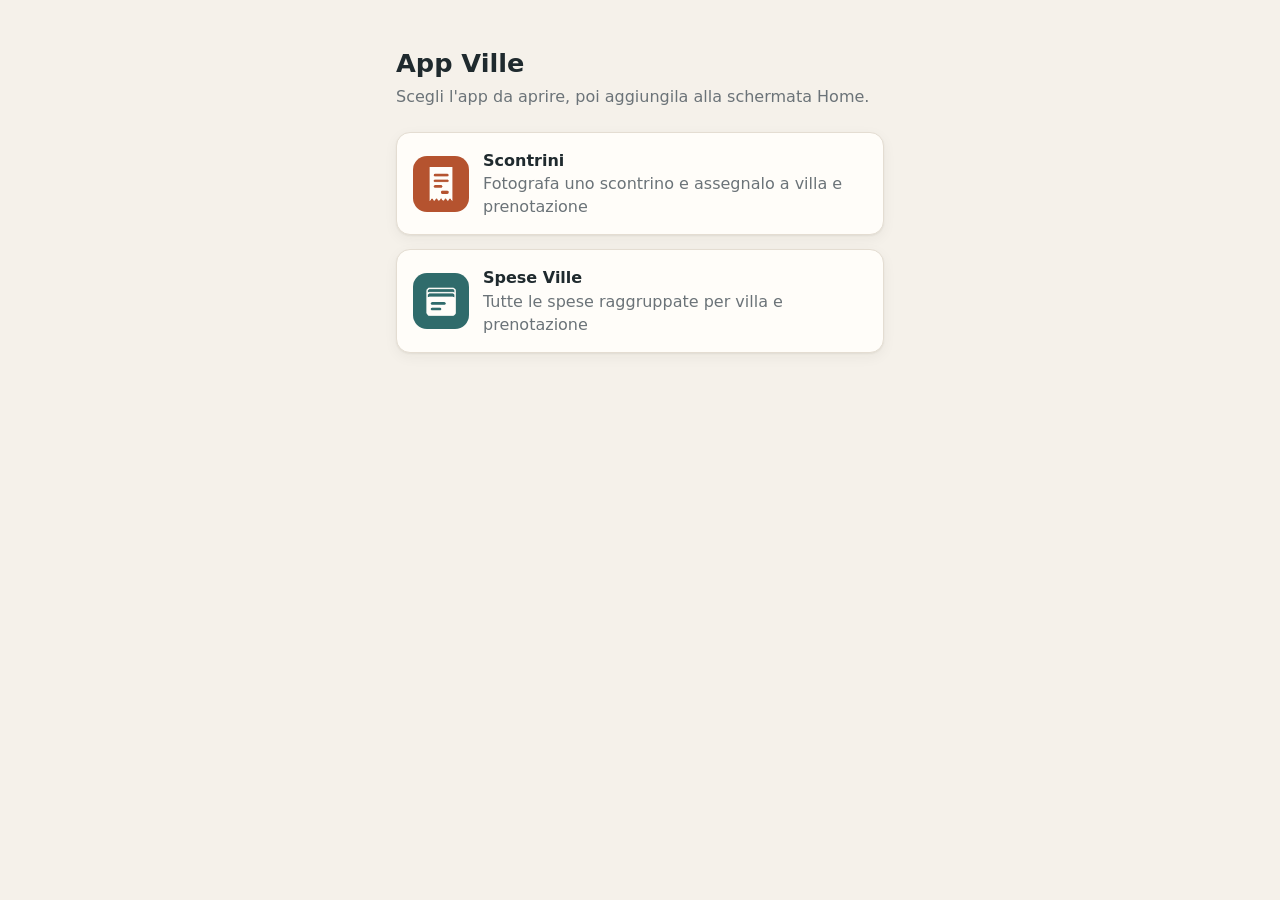
==== index.html @ 42382732 "App Scontrini e Spese Ville Co-Authored-By: Claude Opus 5.5 <noreply@anthropic.com> Claude-Session: " ====
<!doctype html>
<html lang="it">
<head>
<meta charset="utf-8">
<meta name="viewport" content="width=device-width, initial-scale=1">
<title>App Ville</title>
<link rel="stylesheet" href="shared/style.css">
</head>
<body>
<div class="home">
  <h1 style="font-size:1.6rem;margin-bottom:6px">App Ville</h1>
  <p class="muted" style="margin:0 0 24px">Scegli l'app da aprire, poi aggiungila alla schermata Home.</p>
  <a class="card" href="scontrini/"><img src="shared/icona-scontrini-192.png" alt=""><div><strong>Scontrini</strong><div class="muted">Fotografa uno scontrino e assegnalo a villa e prenotazione</div></div></a>
  <a class="card" href="consulta/"><img src="shared/icona-consulta-192.png" alt=""><div><strong>Spese Ville</strong><div class="muted">Tutte le spese raggruppate per villa e prenotazione</div></div></a>
</div>
</body>
</html>
---- shared/style.css ----
:root {
  --bg: #f5f1ea;
  --card: #fffdf9;
  --ink: #1f2a2e;
  --muted: #6b7378;
  --line: #e4ddd2;
  --accent: #b5532f;
  --accent-ink: #fff;
  --accent-soft: #f6e3d9;
  --teal: #2f6b6b;
  --danger: #b3261e;
  --radius: 14px;
  --shadow: 0 1px 2px rgba(40, 30, 20, .06), 0 4px 14px rgba(40, 30, 20, .05);
  color-scheme: light;
}
@media (prefers-color-scheme: dark) {
  :root {
    --bg: #161a1c; --card: #1f2427; --ink: #ece7df; --muted: #9aa2a6; --line: #30373b;
    --accent: #e07a52; --accent-ink: #1a0f0a; --accent-soft: #3a2820; --teal: #6fb3b0;
    --danger: #ff8a80; --shadow: none; color-scheme: dark;
  }
}
* { box-sizing: border-box; }
html, body { margin: 0; }
body {
  background: var(--bg); color: var(--ink);
  font: 16px/1.45 system-ui, -apple-system, "Segoe UI", Roboto, sans-serif;
  padding-bottom: env(safe-area-inset-bottom);
  -webkit-tap-highlight-color: transparent;
}
[hidden] { display: none !important; }
h1, h2, h3 { margin: 0; line-height: 1.2; }
h1 { font-size: 1.25rem; }
h2 { font-size: 1.05rem; }
.muted { color: var(--muted); }
.center { text-align: center; }
small { font-size: .82rem; }

main { max-width: 760px; margin: 0 auto; padding: 12px 16px 40px; }
.card {
  background: var(--card); border: 1px solid var(--line); border-radius: var(--radius);
  padding: 16px; box-shadow: var(--shadow); margin-bottom: 14px;
}
.stack > * + * { margin-top: 12px; }
.row { display: flex; gap: 8px; align-items: center; flex-wrap: wrap; }
.grow { flex: 1; }
.grid2 { display: grid; grid-template-columns: 1fr 1fr; gap: 10px; }

/* Topbar e schede */
.topbar {
  position: sticky; top: 0; z-index: 5; display: flex; align-items: center; justify-content: space-between;
  padding: calc(12px + env(safe-area-inset-top)) 16px 10px; background: var(--bg);
  border-bottom: 1px solid var(--line);
}
.topbar .brand { display: flex; align-items: center; gap: 10px; }
.topbar .dot { width: 12px; height: 12px; border-radius: 4px; background: var(--accent); }
.tabs {
  display: flex; gap: 4px; max-width: 760px; margin: 10px auto 0; padding: 0 16px; overflow-x: auto;
}
.tabs button {
  border: 0; background: transparent; color: var(--muted); font: inherit; font-weight: 600;
  padding: 8px 12px; border-radius: 999px; white-space: nowrap; cursor: pointer;
}
.tabs button.active { background: var(--ink); color: var(--bg); }

/* Moduli */
label { display: block; font-size: .85rem; font-weight: 600; color: var(--muted); }
input, select, textarea {
  display: block; width: 100%; margin-top: 4px; font: inherit; font-size: 16px; color: var(--ink);
  background: var(--bg); border: 1px solid var(--line); border-radius: 10px; padding: 10px 12px;
}
input:focus, select:focus, textarea:focus { outline: 2px solid var(--accent); outline-offset: 1px; }
textarea { resize: vertical; }
.btn {
  display: inline-flex; align-items: center; justify-content: center; gap: 6px;
  border: 1px solid var(--line); background: var(--card); color: var(--ink); font: inherit; font-weight: 600;
  padding: 10px 14px; border-radius: 10px; cursor: pointer; text-decoration: none;
}
.btn.primary { background: var(--accent); border-color: var(--accent); color: var(--accent-ink); }
.btn.danger { color: var(--danger); background: transparent; width: 100%; }
.btn:disabled { opacity: .55; }
.link { border: 0; background: none; color: var(--accent); font: inherit; font-weight: 600; cursor: pointer; padding: 4px; }
.link.danger { color: var(--danger); font-size: .85rem; }
.err { color: var(--danger); min-height: 1.2em; margin: 8px 0 0; font-size: .9rem; }

/* Login */
.login { min-height: 100vh; display: grid; place-items: center; padding: 16px; }
.login form { width: min(380px, 100%); }
.login form > * + * { margin-top: 12px; }
.login .btn { width: 100%; }
.banner {
  background: #fff4cc; color: #5a4300; padding: 10px 16px; font-size: .9rem; text-align: center;
}

/* Foto */
.photo { border: 1.5px dashed var(--line); border-radius: 12px; padding: 10px; text-align: center; }
.photo img { max-width: 100%; max-height: 340px; border-radius: 8px; display: block; margin: 0 auto 10px; }
.photo-empty { color: var(--muted); padding: 18px 0 12px; }
.photo .row { justify-content: center; }

/* Liste */
.list { display: grid; gap: 8px; }
.item {
  display: flex; align-items: center; gap: 12px; width: 100%; text-align: left; font: inherit; color: inherit;
  background: var(--card); border: 1px solid var(--line); border-radius: 12px; padding: 12px; cursor: pointer;
}
.item-main { flex: 1; min-width: 0; display: grid; gap: 2px; }
.item-main .muted { font-size: .85rem; }
.clip { white-space: nowrap; overflow: hidden; text-overflow: ellipsis; font-size: .9rem; }
.amount { font-weight: 700; font-variant-numeric: tabular-nums; white-space: nowrap; text-align: right; }
.amount small { display: block; font-weight: 500; color: var(--muted); }
.chips { display: flex; flex-wrap: wrap; gap: 8px; }
.chip {
  border: 1px solid var(--line); background: var(--bg); color: var(--ink); font: inherit; font-size: .9rem;
  padding: 6px 12px; border-radius: 999px; cursor: pointer;
}
.chip.on { background: var(--accent); border-color: var(--accent); color: var(--accent-ink); }

.toast {
  position: fixed; left: 50%; bottom: calc(20px + env(safe-area-inset-bottom)); transform: translateX(-50%);
  background: var(--ink); color: var(--bg); padding: 10px 16px; border-radius: 10px; z-index: 50;
  max-width: calc(100% - 32px); font-size: .92rem; box-shadow: 0 6px 20px rgba(0,0,0,.2);
}

/* ---------- App di consultazione ---------- */
.filters { display: grid; grid-template-columns: repeat(2, 1fr); gap: 10px; }
.filters .wide { grid-column: 1 / -1; }
.summary { display: grid; grid-template-columns: repeat(3, 1fr); gap: 8px; text-align: center; }
.summary strong { display: block; font-size: 1.25rem; font-variant-numeric: tabular-nums; }
.summary span { font-size: .8rem; color: var(--muted); }
.villa-head {
  display: flex; justify-content: space-between; align-items: baseline; gap: 10px;
  margin: 22px 2px 10px; padding-bottom: 6px; border-bottom: 2px solid var(--accent);
}
.villa-head h2 { font-size: 1.15rem; }
details.group { padding: 0; overflow: hidden; }
details.group > summary {
  list-style: none; display: flex; align-items: center; gap: 12px; padding: 14px 16px; cursor: pointer;
}
details.group > summary::-webkit-details-marker { display: none; }
details.group > summary::before {
  content: ""; width: 8px; height: 8px; border-right: 2px solid var(--muted); border-bottom: 2px solid var(--muted);
  transform: rotate(-45deg); transition: transform .15s; flex: none;
}
details.group[open] > summary::before { transform: rotate(45deg); }
details.group > summary .item-main span { font-size: .85rem; }
details.group.generale > summary strong { color: var(--teal); }
.group-body { border-top: 1px solid var(--line); padding: 10px 16px 14px; }
.cats { display: flex; flex-wrap: wrap; gap: 6px; margin-bottom: 8px; }
.cats span { font-size: .78rem; background: var(--accent-soft); padding: 3px 8px; border-radius: 999px; }
.rc {
  display: grid; grid-template-columns: 74px 1fr auto auto; gap: 10px; align-items: center;
  padding: 9px 0; border-bottom: 1px solid var(--line); font-size: .92rem;
}
.rc:last-child { border-bottom: 0; }
.rc .d { color: var(--muted); font-variant-numeric: tabular-nums; font-size: .85rem; }
.rc .m { min-width: 0; }
.rc .m small { display: block; color: var(--muted); }
.thumb {
  width: 38px; height: 38px; border-radius: 8px; border: 1px solid var(--line); background: var(--bg);
  cursor: pointer; font-size: 1rem; padding: 0;
}
.thumb[disabled] { opacity: .3; cursor: default; }
dialog {
  border: 0; border-radius: var(--radius); padding: 0; max-width: min(720px, 94vw); max-height: 92vh;
  background: var(--card); color: var(--ink);
}
dialog::backdrop { background: rgba(0, 0, 0, .6); }
dialog .dlg-head { display: flex; justify-content: space-between; align-items: center; gap: 10px; padding: 12px 16px; border-bottom: 1px solid var(--line); }
dialog img { display: block; max-width: 100%; max-height: 75vh; margin: 0 auto; }
dialog .dlg-body { padding: 12px; text-align: center; }

/* Pagina iniziale */
.home { max-width: 520px; margin: 0 auto; padding: 48px 16px; }
.home a.card { display: flex; gap: 14px; align-items: center; color: inherit; text-decoration: none; }
.home img { width: 56px; height: 56px; border-radius: 14px; }

@media (max-width: 420px) {
  .rc { grid-template-columns: 1fr auto auto; }
  .rc .d { grid-column: 1 / -1; margin-bottom: -6px; }
}
@media print {
  .topbar, .tabs, .filters, .no-print, .thumb { display: none !important; }
  details.group .group-body { display: block !important; }
  .card { box-shadow: none; break-inside: avoid; }
}
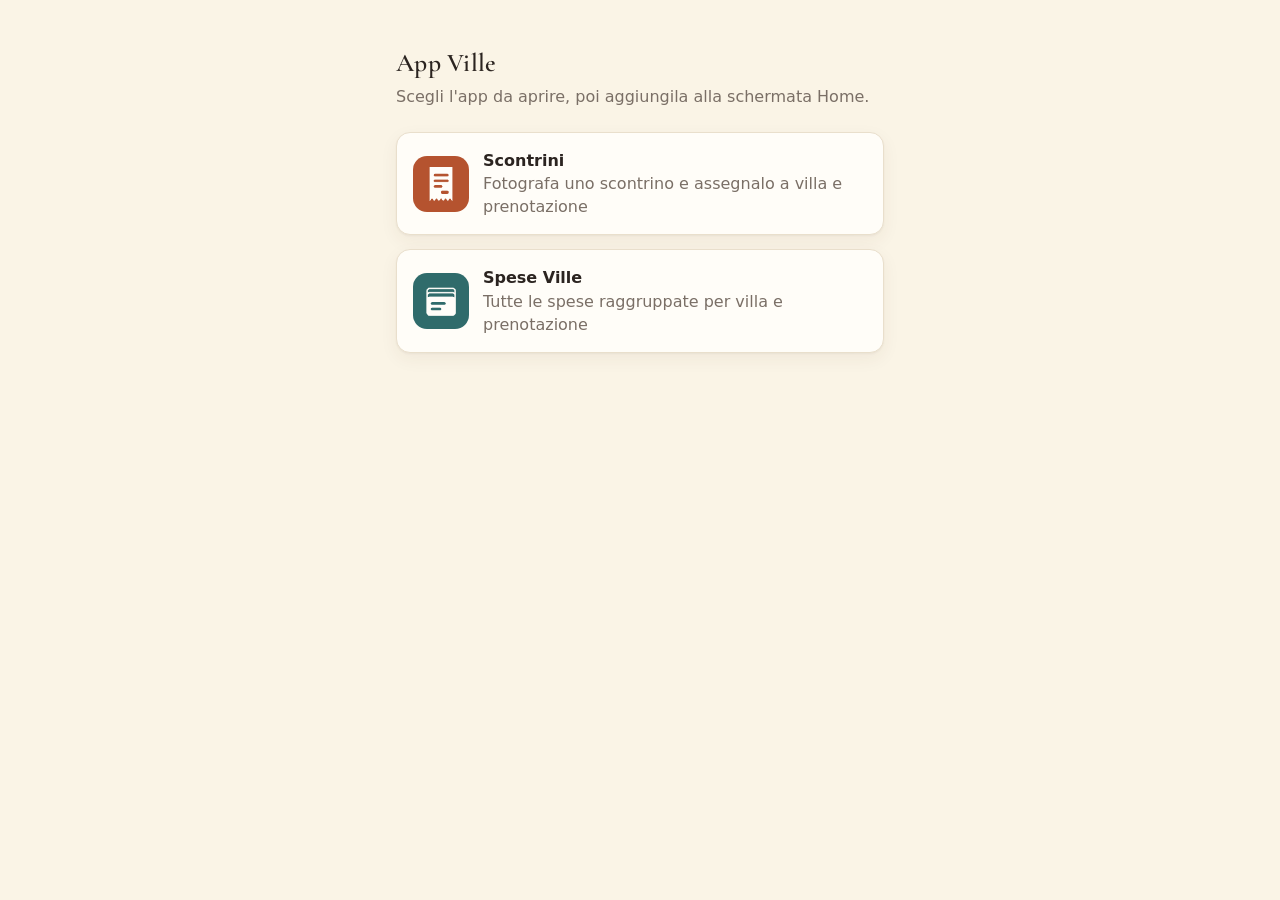
==== commit 42f2eea3: "Stile più elegante: sfondo panna, filtri e schede color terracotta, titoli serif Co-Authored-By: Cla" ====
--- a/index.html
+++ b/index.html
@@ -4,6 +4,8 @@
 <meta charset="utf-8">
 <meta name="viewport" content="width=device-width, initial-scale=1">
 <title>App Ville</title>
+<link rel="preconnect" href="https://fonts.googleapis.com"><link rel="preconnect" href="https://fonts.gstatic.com" crossorigin>
+<link href="https://fonts.googleapis.com/css2?family=Cormorant+Garamond:wght@600;700&display=swap" rel="stylesheet">
 <link rel="stylesheet" href="shared/style.css">
 </head>
 <body>
--- a/shared/style.css
+++ b/shared/style.css
@@ -1,22 +1,25 @@
 :root {
-  --bg: #f5f1ea;
-  --card: #fffdf9;
-  --ink: #1f2a2e;
-  --muted: #6b7378;
-  --line: #e4ddd2;
+  --bg: #faf4e6;          /* panna */
+  --card: #fffdf8;
+  --field: #fbf7ee;
+  --ink: #2b2420;
+  --muted: #7a6f66;
+  --line: #e9dfcc;
   --accent: #b5532f;
+  --accent-dark: #9a4426;
   --accent-ink: #fff;
-  --accent-soft: #f6e3d9;
+  --accent-soft: #f5e3d6;
   --teal: #2f6b6b;
   --danger: #b3261e;
   --radius: 14px;
-  --shadow: 0 1px 2px rgba(40, 30, 20, .06), 0 4px 14px rgba(40, 30, 20, .05);
+  --serif: "Cormorant Garamond", Georgia, "Times New Roman", serif;
+  --shadow: 0 1px 2px rgba(80, 55, 30, .05), 0 6px 18px rgba(80, 55, 30, .06);
   color-scheme: light;
 }
 @media (prefers-color-scheme: dark) {
   :root {
-    --bg: #161a1c; --card: #1f2427; --ink: #ece7df; --muted: #9aa2a6; --line: #30373b;
-    --accent: #e07a52; --accent-ink: #1a0f0a; --accent-soft: #3a2820; --teal: #6fb3b0;
+    --bg: #181614; --card: #221f1c; --field: #1b1917; --ink: #efe8dc; --muted: #9aa2a6; --line: #30373b;
+    --accent: #c8653f; --accent-dark: #b5532f; --accent-ink: #fff; --accent-soft: #3a2820; --teal: #6fb3b0;
     --danger: #ff8a80; --shadow: none; color-scheme: dark;
   }
 }
@@ -30,8 +33,9 @@
 }
 [hidden] { display: none !important; }
 h1, h2, h3 { margin: 0; line-height: 1.2; }
-h1 { font-size: 1.25rem; }
-h2 { font-size: 1.05rem; }
+h1, h2, .villa-head h2, .summary strong { font-family: var(--serif); font-weight: 600; letter-spacing: .01em; }
+h1 { font-size: 1.6rem; }
+h2 { font-size: 1.35rem; }
 .muted { color: var(--muted); }
 .center { text-align: center; }
 small { font-size: .82rem; }
@@ -53,7 +57,7 @@
   border-bottom: 1px solid var(--line);
 }
 .topbar .brand { display: flex; align-items: center; gap: 10px; }
-.topbar .dot { width: 12px; height: 12px; border-radius: 4px; background: var(--accent); }
+.topbar .dot { width: 10px; height: 10px; border-radius: 50%; background: var(--accent); }
 .tabs {
   display: flex; gap: 4px; max-width: 760px; margin: 10px auto 0; padding: 0 16px; overflow-x: auto;
 }
@@ -61,14 +65,24 @@
   border: 0; background: transparent; color: var(--muted); font: inherit; font-weight: 600;
   padding: 8px 12px; border-radius: 999px; white-space: nowrap; cursor: pointer;
 }
-.tabs button.active { background: var(--ink); color: var(--bg); }
+.tabs button.active { background: var(--accent); color: var(--accent-ink); }
+.tabs button:not(.active):hover { color: var(--accent); }
 
 /* Moduli */
 label { display: block; font-size: .85rem; font-weight: 600; color: var(--muted); }
 input, select, textarea {
   display: block; width: 100%; margin-top: 4px; font: inherit; font-size: 16px; color: var(--ink);
-  background: var(--bg); border: 1px solid var(--line); border-radius: 10px; padding: 10px 12px;
-}
+  background: var(--field); border: 1px solid var(--line); border-radius: 10px; padding: 10px 12px;
+}
+/* Filtri: stesso colore del pulsante Salva */
+.filters select {
+  -webkit-appearance: none; appearance: none;
+  background: var(--accent) url("data:image/svg+xml,%3Csvg xmlns='http://www.w3.org/2000/svg' width='12' height='8' viewBox='0 0 12 8'%3E%3Cpath d='M1 1l5 5 5-5' fill='none' stroke='white' stroke-width='2' stroke-linecap='round' stroke-linejoin='round'/%3E%3C/svg%3E") no-repeat right 14px center;
+  border-color: var(--accent); color: var(--accent-ink); font-weight: 600; padding-right: 38px;
+}
+.filters select:disabled { background-color: var(--accent-soft); border-color: var(--accent-soft); color: var(--muted); opacity: 1;
+  background-image: none; }
+.filters select option { background: var(--card); color: var(--ink); }
 input:focus, select:focus, textarea:focus { outline: 2px solid var(--accent); outline-offset: 1px; }
 textarea { resize: vertical; }
 .btn {
@@ -77,6 +91,7 @@
   padding: 10px 14px; border-radius: 10px; cursor: pointer; text-decoration: none;
 }
 .btn.primary { background: var(--accent); border-color: var(--accent); color: var(--accent-ink); }
+.btn.primary:hover { background: var(--accent-dark); }
 .btn.danger { color: var(--danger); background: transparent; width: 100%; }
 .btn:disabled { opacity: .55; }
 .link { border: 0; background: none; color: var(--accent); font: inherit; font-weight: 600; cursor: pointer; padding: 4px; }
@@ -118,7 +133,7 @@
 
 .toast {
   position: fixed; left: 50%; bottom: calc(20px + env(safe-area-inset-bottom)); transform: translateX(-50%);
-  background: var(--ink); color: var(--bg); padding: 10px 16px; border-radius: 10px; z-index: 50;
+  background: var(--ink); color: var(--card); padding: 10px 16px; border-radius: 10px; z-index: 50;
   max-width: calc(100% - 32px); font-size: .92rem; box-shadow: 0 6px 20px rgba(0,0,0,.2);
 }
 
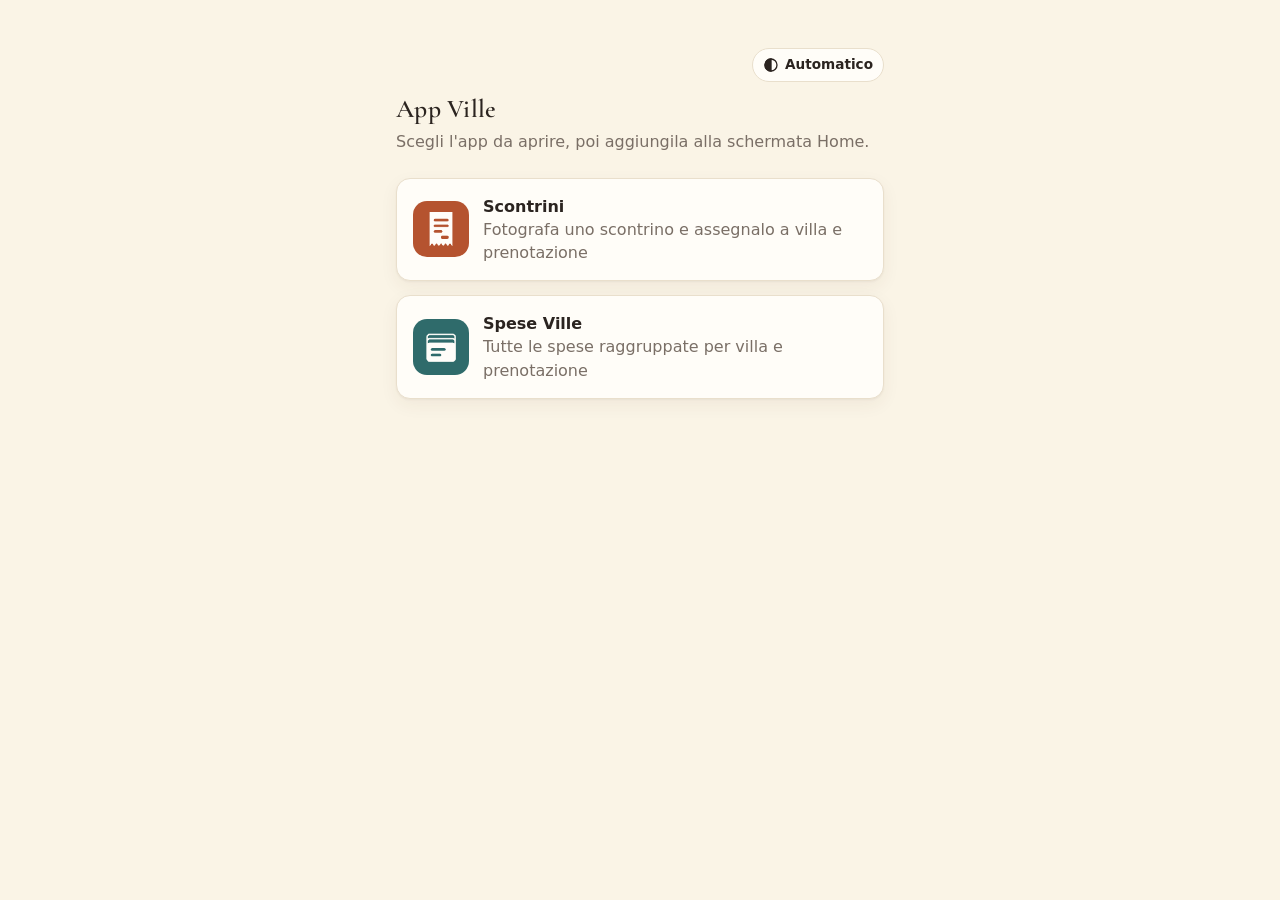
==== commit 470934bf: "Scelta del tema: automatico, chiaro o scuro Co-Authored-By: Claude Opus 5.5 <noreply@anthropic.com> " ====
--- a/index.html
+++ b/index.html
@@ -3,13 +3,16 @@
 <head>
 <meta charset="utf-8">
 <meta name="viewport" content="width=device-width, initial-scale=1">
+<meta name="theme-color" content="#faf4e6">
 <title>App Ville</title>
 <link rel="preconnect" href="https://fonts.googleapis.com"><link rel="preconnect" href="https://fonts.gstatic.com" crossorigin>
 <link href="https://fonts.googleapis.com/css2?family=Cormorant+Garamond:wght@600;700&display=swap" rel="stylesheet">
 <link rel="stylesheet" href="shared/style.css">
+<script src="shared/tema.js"></script>
 </head>
 <body>
 <div class="home">
+  <div style="display:flex;justify-content:flex-end;margin-bottom:12px"><button class="theme-btn" type="button" data-tema aria-label="Cambia tema"></button></div>
   <h1 style="font-size:1.6rem;margin-bottom:6px">App Ville</h1>
   <p class="muted" style="margin:0 0 24px">Scegli l'app da aprire, poi aggiungila alla schermata Home.</p>
   <a class="card" href="scontrini/"><img src="shared/icona-scontrini-192.png" alt=""><div><strong>Scontrini</strong><div class="muted">Fotografa uno scontrino e assegnalo a villa e prenotazione</div></div></a>
--- a/shared/style.css
+++ b/shared/style.css
@@ -16,13 +16,28 @@
   --shadow: 0 1px 2px rgba(80, 55, 30, .05), 0 6px 18px rgba(80, 55, 30, .06);
   color-scheme: light;
 }
+/* Tema scuro: automatico (impostazione del dispositivo) oppure scelto a mano */
 @media (prefers-color-scheme: dark) {
-  :root {
-    --bg: #181614; --card: #221f1c; --field: #1b1917; --ink: #efe8dc; --muted: #9aa2a6; --line: #30373b;
+  :root:not([data-theme="light"]) {
+    --bg: #171513; --card: #211e1b; --field: #1a1816; --ink: #efe8dc; --muted: #a39a90; --line: #35302b;
     --accent: #c8653f; --accent-dark: #b5532f; --accent-ink: #fff; --accent-soft: #3a2820; --teal: #6fb3b0;
     --danger: #ff8a80; --shadow: none; color-scheme: dark;
   }
 }
+:root[data-theme="dark"] {
+    --bg: #171513; --card: #211e1b; --field: #1a1816; --ink: #efe8dc; --muted: #a39a90; --line: #35302b;
+    --accent: #c8653f; --accent-dark: #b5532f; --accent-ink: #fff; --accent-soft: #3a2820; --teal: #6fb3b0;
+    --danger: #ff8a80; --shadow: none; color-scheme: dark;
+}
+/* Pulsante tema */
+.topbar .actions { display: flex; align-items: center; gap: 4px; }
+.theme-btn {
+  display: inline-flex; align-items: center; gap: 6px; border: 1px solid var(--line); background: var(--card);
+  color: var(--ink); font: inherit; font-size: .85rem; font-weight: 600; padding: 6px 10px; border-radius: 999px; cursor: pointer;
+}
+.theme-btn svg { width: 16px; height: 16px; }
+.login .theme-btn { position: fixed; top: calc(12px + env(safe-area-inset-top)); right: 16px; }
+
 * { box-sizing: border-box; }
 html, body { margin: 0; }
 body {
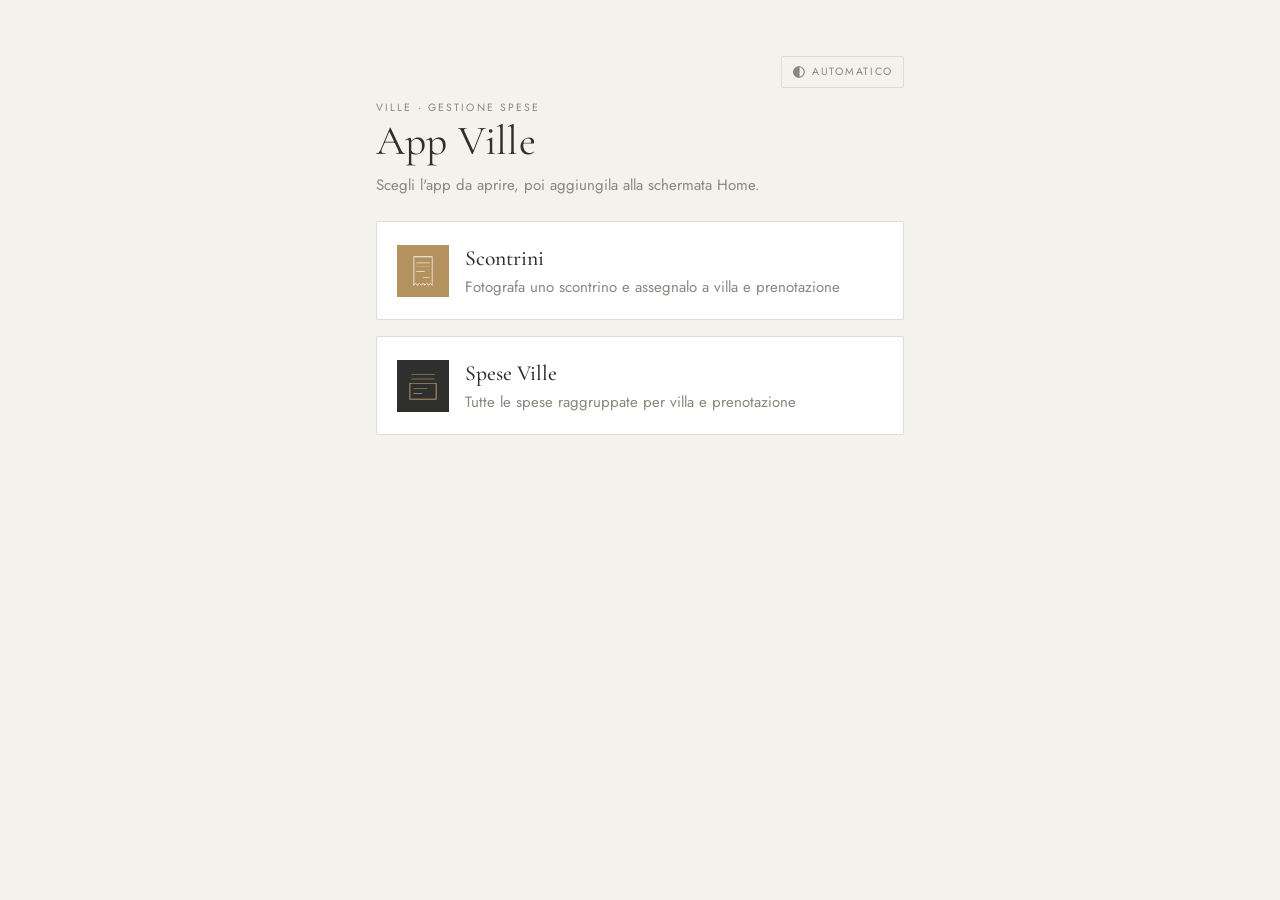
==== commit 3e6d9081: "Nuova estetica stile luxury real estate: greige, oro, serif sottili, etichette maiuscole Co-Authored" ====
--- a/index.html
+++ b/index.html
@@ -3,17 +3,18 @@
 <head>
 <meta charset="utf-8">
 <meta name="viewport" content="width=device-width, initial-scale=1">
-<meta name="theme-color" content="#faf4e6">
+<meta name="theme-color" content="#f4f2ed">
 <title>App Ville</title>
 <link rel="preconnect" href="https://fonts.googleapis.com"><link rel="preconnect" href="https://fonts.gstatic.com" crossorigin>
-<link href="https://fonts.googleapis.com/css2?family=Cormorant+Garamond:wght@600;700&display=swap" rel="stylesheet">
+<link href="https://fonts.googleapis.com/css2?family=Cormorant+Garamond:wght@300;400;500;600&family=Jost:wght@300;400;500&display=swap" rel="stylesheet">
 <link rel="stylesheet" href="shared/style.css">
 <script src="shared/tema.js"></script>
 </head>
 <body>
 <div class="home">
   <div style="display:flex;justify-content:flex-end;margin-bottom:12px"><button class="theme-btn" type="button" data-tema aria-label="Cambia tema"></button></div>
-  <h1 style="font-size:1.6rem;margin-bottom:6px">App Ville</h1>
+  <span class="eyebrow">Ville · Gestione spese</span>
+  <h1 style="margin-bottom:8px">App Ville</h1>
   <p class="muted" style="margin:0 0 24px">Scegli l'app da aprire, poi aggiungila alla schermata Home.</p>
   <a class="card" href="scontrini/"><img src="shared/icona-scontrini-192.png" alt=""><div><strong>Scontrini</strong><div class="muted">Fotografa uno scontrino e assegnalo a villa e prenotazione</div></div></a>
   <a class="card" href="consulta/"><img src="shared/icona-consulta-192.png" alt=""><div><strong>Spese Ville</strong><div class="muted">Tutte le spese raggruppate per villa e prenotazione</div></div></a>
--- a/shared/style.css
+++ b/shared/style.css
@@ -1,216 +1,239 @@
+/* Estetica "luxury real estate": greige chiaro, titoli serif sottili, etichette maiuscole spaziate,
+   angoli squadrati, accento oro/bronzo. */
 :root {
-  --bg: #faf4e6;          /* panna */
-  --card: #fffdf8;
-  --field: #fbf7ee;
-  --ink: #2b2420;
-  --muted: #7a6f66;
-  --line: #e9dfcc;
-  --accent: #b5532f;
-  --accent-dark: #9a4426;
-  --accent-ink: #fff;
-  --accent-soft: #f5e3d6;
-  --teal: #2f6b6b;
-  --danger: #b3261e;
-  --radius: 14px;
-  --serif: "Cormorant Garamond", Georgia, "Times New Roman", serif;
-  --shadow: 0 1px 2px rgba(80, 55, 30, .05), 0 6px 18px rgba(80, 55, 30, .06);
+  --bg: #f4f2ed;
+  --card: #ffffff;
+  --field: #ffffff;
+  --ink: #2f2f2d;
+  --muted: #8b867d;
+  --line: #e2ddd3;
+  --accent: #b3925f;        /* oro/bronzo del pulsante "Cerca" */
+  --accent-dark: #9a7b4b;
+  --accent-ink: #ffffff;
+  --accent-soft: #efe8dc;
+  --teal: #5d7a74;
+  --danger: #a33a2c;
+  --radius: 2px;
+  --serif: "Cormorant Garamond", "Cormorant", Georgia, "Times New Roman", serif;
+  --sans: "Jost", "Futura", "Century Gothic", system-ui, -apple-system, "Segoe UI", sans-serif;
+  --shadow: none;
   color-scheme: light;
 }
 /* Tema scuro: automatico (impostazione del dispositivo) oppure scelto a mano */
 @media (prefers-color-scheme: dark) {
   :root:not([data-theme="light"]) {
-    --bg: #171513; --card: #211e1b; --field: #1a1816; --ink: #efe8dc; --muted: #a39a90; --line: #35302b;
-    --accent: #c8653f; --accent-dark: #b5532f; --accent-ink: #fff; --accent-soft: #3a2820; --teal: #6fb3b0;
-    --danger: #ff8a80; --shadow: none; color-scheme: dark;
+    --bg: #1a1918; --card: #222120; --field: #1d1c1b; --ink: #ece8e1; --muted: #9c968c; --line: #3a3733;
+    --accent: #c4a46f; --accent-dark: #b3925f; --accent-ink: #1a1918; --accent-soft: #3a3226; --teal: #8fb0a8;
+    --danger: #e08a7c; color-scheme: dark;
   }
 }
 :root[data-theme="dark"] {
-    --bg: #171513; --card: #211e1b; --field: #1a1816; --ink: #efe8dc; --muted: #a39a90; --line: #35302b;
-    --accent: #c8653f; --accent-dark: #b5532f; --accent-ink: #fff; --accent-soft: #3a2820; --teal: #6fb3b0;
-    --danger: #ff8a80; --shadow: none; color-scheme: dark;
-}
-/* Pulsante tema */
-.topbar .actions { display: flex; align-items: center; gap: 4px; }
-.theme-btn {
-  display: inline-flex; align-items: center; gap: 6px; border: 1px solid var(--line); background: var(--card);
-  color: var(--ink); font: inherit; font-size: .85rem; font-weight: 600; padding: 6px 10px; border-radius: 999px; cursor: pointer;
-}
-.theme-btn svg { width: 16px; height: 16px; }
-.login .theme-btn { position: fixed; top: calc(12px + env(safe-area-inset-top)); right: 16px; }
+  --bg: #1a1918; --card: #222120; --field: #1d1c1b; --ink: #ece8e1; --muted: #9c968c; --line: #3a3733;
+  --accent: #c4a46f; --accent-dark: #b3925f; --accent-ink: #1a1918; --accent-soft: #3a3226; --teal: #8fb0a8;
+  --danger: #e08a7c; color-scheme: dark;
+}
 
 * { box-sizing: border-box; }
 html, body { margin: 0; }
 body {
   background: var(--bg); color: var(--ink);
-  font: 16px/1.45 system-ui, -apple-system, "Segoe UI", Roboto, sans-serif;
+  font: 400 15px/1.55 var(--sans);
   padding-bottom: env(safe-area-inset-bottom);
   -webkit-tap-highlight-color: transparent;
+  -webkit-font-smoothing: antialiased;
 }
 [hidden] { display: none !important; }
-h1, h2, h3 { margin: 0; line-height: 1.2; }
-h1, h2, .villa-head h2, .summary strong { font-family: var(--serif); font-weight: 600; letter-spacing: .01em; }
-h1 { font-size: 1.6rem; }
-h2 { font-size: 1.35rem; }
+h1, h2, h3 { margin: 0; line-height: 1.15; font-family: var(--serif); font-weight: 400; letter-spacing: .005em; }
+h1 { font-size: 1.85rem; }
+h2 { font-size: 1.5rem; }
 .muted { color: var(--muted); }
 .center { text-align: center; }
-small { font-size: .82rem; }
-
-main { max-width: 760px; margin: 0 auto; padding: 12px 16px 40px; }
+small { font-size: .8rem; }
+.eyebrow {
+  display: block; font-family: var(--sans); font-size: .66rem; font-weight: 400; letter-spacing: .2em;
+  text-transform: uppercase; color: var(--muted); margin-bottom: 2px;
+}
+
+main { max-width: 760px; margin: 0 auto; padding: 16px 16px 48px; }
 .card {
   background: var(--card); border: 1px solid var(--line); border-radius: var(--radius);
-  padding: 16px; box-shadow: var(--shadow); margin-bottom: 14px;
-}
-.stack > * + * { margin-top: 12px; }
+  padding: 20px; margin-bottom: 16px;
+}
+.stack > * + * { margin-top: 14px; }
 .row { display: flex; gap: 8px; align-items: center; flex-wrap: wrap; }
 .grow { flex: 1; }
-.grid2 { display: grid; grid-template-columns: 1fr 1fr; gap: 10px; }
+.grid2 { display: grid; grid-template-columns: 1fr 1fr; gap: 12px; }
 
 /* Topbar e schede */
 .topbar {
-  position: sticky; top: 0; z-index: 5; display: flex; align-items: center; justify-content: space-between;
-  padding: calc(12px + env(safe-area-inset-top)) 16px 10px; background: var(--bg);
+  position: sticky; top: 0; z-index: 5; display: flex; align-items: center; justify-content: space-between; gap: 10px;
+  padding: calc(14px + env(safe-area-inset-top)) 16px 12px; background: var(--card);
   border-bottom: 1px solid var(--line);
 }
-.topbar .brand { display: flex; align-items: center; gap: 10px; }
-.topbar .dot { width: 10px; height: 10px; border-radius: 50%; background: var(--accent); }
+.topbar .brand { display: flex; align-items: center; gap: 10px; min-width: 0; }
+.topbar .dot { display: none; }
+.topbar .actions { display: flex; align-items: center; gap: 6px; }
 .tabs {
-  display: flex; gap: 4px; max-width: 760px; margin: 10px auto 0; padding: 0 16px; overflow-x: auto;
+  display: flex; gap: 22px; max-width: 760px; margin: 14px auto 0; padding: 0 16px; overflow-x: auto;
 }
 .tabs button {
-  border: 0; background: transparent; color: var(--muted); font: inherit; font-weight: 600;
-  padding: 8px 12px; border-radius: 999px; white-space: nowrap; cursor: pointer;
-}
-.tabs button.active { background: var(--accent); color: var(--accent-ink); }
-.tabs button:not(.active):hover { color: var(--accent); }
+  border: 0; border-bottom: 1px solid transparent; background: transparent; color: var(--muted);
+  font: 400 .74rem/1 var(--sans); letter-spacing: .18em; text-transform: uppercase;
+  padding: 8px 0 7px; white-space: nowrap; cursor: pointer; border-radius: 0;
+}
+.tabs button.active { color: var(--ink); border-bottom-color: var(--ink); }
+.tabs button:not(.active):hover { color: var(--ink); }
+
+/* Pulsante tema */
+.theme-btn {
+  display: inline-flex; align-items: center; gap: 6px; border: 1px solid var(--line); background: transparent;
+  color: var(--muted); font: 400 .66rem/1 var(--sans); letter-spacing: .16em; text-transform: uppercase;
+  padding: 8px 10px; border-radius: var(--radius); cursor: pointer;
+}
+.theme-btn svg { width: 14px; height: 14px; }
+.login .theme-btn { position: fixed; top: calc(14px + env(safe-area-inset-top)); right: 16px; }
 
 /* Moduli */
-label { display: block; font-size: .85rem; font-weight: 600; color: var(--muted); }
+label {
+  display: block; font-size: .68rem; font-weight: 400; letter-spacing: .16em; text-transform: uppercase; color: var(--muted);
+}
 input, select, textarea {
-  display: block; width: 100%; margin-top: 4px; font: inherit; font-size: 16px; color: var(--ink);
-  background: var(--field); border: 1px solid var(--line); border-radius: 10px; padding: 10px 12px;
-}
-/* Filtri: stesso colore del pulsante Salva */
+  display: block; width: 100%; margin-top: 6px; font: 400 16px/1.4 var(--sans); color: var(--ink);
+  letter-spacing: normal; text-transform: none;
+  background: var(--field); border: 1px solid var(--line); border-radius: var(--radius); padding: 11px 12px;
+}
+select {
+  -webkit-appearance: none; appearance: none; padding-right: 36px;
+  background: var(--field) url("data:image/svg+xml,%3Csvg xmlns='http://www.w3.org/2000/svg' width='10' height='6' viewBox='0 0 10 6'%3E%3Cpath d='M0 0h10L5 6z' fill='%238b867d'/%3E%3C/svg%3E") no-repeat right 14px center;
+}
+input::placeholder, textarea::placeholder { color: var(--muted); opacity: .8; }
+input:focus, select:focus, textarea:focus { outline: none; border-color: var(--accent); box-shadow: 0 0 0 1px var(--accent); }
+textarea { resize: vertical; }
+/* Filtri: stesso oro del pulsante principale */
 .filters select {
-  -webkit-appearance: none; appearance: none;
-  background: var(--accent) url("data:image/svg+xml,%3Csvg xmlns='http://www.w3.org/2000/svg' width='12' height='8' viewBox='0 0 12 8'%3E%3Cpath d='M1 1l5 5 5-5' fill='none' stroke='white' stroke-width='2' stroke-linecap='round' stroke-linejoin='round'/%3E%3C/svg%3E") no-repeat right 14px center;
-  border-color: var(--accent); color: var(--accent-ink); font-weight: 600; padding-right: 38px;
-}
-.filters select:disabled { background-color: var(--accent-soft); border-color: var(--accent-soft); color: var(--muted); opacity: 1;
-  background-image: none; }
+  background: var(--accent) url("data:image/svg+xml,%3Csvg xmlns='http://www.w3.org/2000/svg' width='10' height='6' viewBox='0 0 10 6'%3E%3Cpath d='M0 0h10L5 6z' fill='white'/%3E%3C/svg%3E") no-repeat right 14px center;
+  border-color: var(--accent); color: var(--accent-ink);
+}
+.filters select:disabled { background-color: var(--accent-soft); border-color: var(--accent-soft); color: var(--muted); opacity: 1; background-image: none; }
 .filters select option { background: var(--card); color: var(--ink); }
-input:focus, select:focus, textarea:focus { outline: 2px solid var(--accent); outline-offset: 1px; }
-textarea { resize: vertical; }
+
 .btn {
   display: inline-flex; align-items: center; justify-content: center; gap: 6px;
-  border: 1px solid var(--line); background: var(--card); color: var(--ink); font: inherit; font-weight: 600;
-  padding: 10px 14px; border-radius: 10px; cursor: pointer; text-decoration: none;
-}
+  border: 1px solid var(--line); background: transparent; color: var(--ink);
+  font: 500 1rem/1 var(--serif); letter-spacing: .16em; text-transform: uppercase;
+  padding: 13px 18px; border-radius: var(--radius); cursor: pointer; text-decoration: none;
+  transition: background .15s, border-color .15s, color .15s;
+}
+.btn:hover { border-color: var(--ink); }
 .btn.primary { background: var(--accent); border-color: var(--accent); color: var(--accent-ink); }
-.btn.primary:hover { background: var(--accent-dark); }
-.btn.danger { color: var(--danger); background: transparent; width: 100%; }
-.btn:disabled { opacity: .55; }
-.link { border: 0; background: none; color: var(--accent); font: inherit; font-weight: 600; cursor: pointer; padding: 4px; }
-.link.danger { color: var(--danger); font-size: .85rem; }
-.err { color: var(--danger); min-height: 1.2em; margin: 8px 0 0; font-size: .9rem; }
+.btn.primary:hover { background: var(--accent-dark); border-color: var(--accent-dark); }
+.btn.danger { color: var(--danger); border-color: transparent; width: 100%; font-size: .9rem; }
+.btn:disabled { opacity: .5; }
+.link {
+  border: 0; background: none; color: var(--muted); cursor: pointer; padding: 4px;
+  font: 400 .68rem/1 var(--sans); letter-spacing: .16em; text-transform: uppercase;
+}
+.link:hover { color: var(--ink); }
+.link.danger { color: var(--danger); }
+.err { color: var(--danger); min-height: 1.2em; margin: 10px 0 0; font-size: .88rem; }
 
 /* Login */
 .login { min-height: 100vh; display: grid; place-items: center; padding: 16px; }
-.login form { width: min(380px, 100%); }
-.login form > * + * { margin-top: 12px; }
+.login form { width: min(400px, 100%); padding: 32px 28px; }
+.login form > * + * { margin-top: 14px; }
+.login h1 { font-size: 2.2rem; }
 .login .btn { width: 100%; }
-.banner {
-  background: #fff4cc; color: #5a4300; padding: 10px 16px; font-size: .9rem; text-align: center;
-}
+.banner { background: #f6eedb; color: #6b5427; padding: 10px 16px; font-size: .88rem; text-align: center; }
 
 /* Foto */
-.photo { border: 1.5px dashed var(--line); border-radius: 12px; padding: 10px; text-align: center; }
-.photo img { max-width: 100%; max-height: 340px; border-radius: 8px; display: block; margin: 0 auto 10px; }
-.photo-empty { color: var(--muted); padding: 18px 0 12px; }
+.photo { border: 1px dashed var(--line); border-radius: var(--radius); padding: 14px; text-align: center; background: var(--bg); }
+.photo img { max-width: 100%; max-height: 340px; display: block; margin: 0 auto 12px; }
+.photo-empty {
+  color: var(--muted); padding: 16px 0 14px; font-size: .68rem; letter-spacing: .16em; text-transform: uppercase;
+}
 .photo .row { justify-content: center; }
+.photo .btn { font-size: .9rem; padding: 11px 14px; }
 
 /* Liste */
-.list { display: grid; gap: 8px; }
+.list { display: grid; gap: 0; border-top: 1px solid var(--line); }
 .item {
-  display: flex; align-items: center; gap: 12px; width: 100%; text-align: left; font: inherit; color: inherit;
-  background: var(--card); border: 1px solid var(--line); border-radius: 12px; padding: 12px; cursor: pointer;
-}
-.item-main { flex: 1; min-width: 0; display: grid; gap: 2px; }
-.item-main .muted { font-size: .85rem; }
+  display: flex; align-items: center; gap: 14px; width: 100%; text-align: left; font: inherit; color: inherit;
+  background: var(--card); border: 1px solid var(--line); border-top: 0; border-radius: 0; padding: 14px 16px; cursor: pointer;
+}
+.item:hover { background: var(--bg); }
+.item-main { flex: 1; min-width: 0; display: grid; gap: 3px; }
+.item-main strong { font-family: var(--serif); font-weight: 500; font-size: 1.2rem; letter-spacing: .02em; }
+.item-main .muted { font-size: .82rem; }
 .clip { white-space: nowrap; overflow: hidden; text-overflow: ellipsis; font-size: .9rem; }
-.amount { font-weight: 700; font-variant-numeric: tabular-nums; white-space: nowrap; text-align: right; }
-.amount small { display: block; font-weight: 500; color: var(--muted); }
+.amount { font-family: var(--serif); font-weight: 500; font-size: 1.2rem; font-variant-numeric: lining-nums tabular-nums; white-space: nowrap; text-align: right; }
+.amount small { display: block; font-family: var(--sans); font-size: .62rem; letter-spacing: .14em; text-transform: uppercase; color: var(--muted); }
 .chips { display: flex; flex-wrap: wrap; gap: 8px; }
-.chip {
-  border: 1px solid var(--line); background: var(--bg); color: var(--ink); font: inherit; font-size: .9rem;
-  padding: 6px 12px; border-radius: 999px; cursor: pointer;
-}
+.chip { border: 1px solid var(--line); background: transparent; color: var(--ink); font: inherit; font-size: .85rem; padding: 6px 12px; border-radius: var(--radius); cursor: pointer; }
 .chip.on { background: var(--accent); border-color: var(--accent); color: var(--accent-ink); }
 
 .toast {
   position: fixed; left: 50%; bottom: calc(20px + env(safe-area-inset-bottom)); transform: translateX(-50%);
-  background: var(--ink); color: var(--card); padding: 10px 16px; border-radius: 10px; z-index: 50;
-  max-width: calc(100% - 32px); font-size: .92rem; box-shadow: 0 6px 20px rgba(0,0,0,.2);
+  background: var(--ink); color: var(--bg); padding: 12px 18px; border-radius: var(--radius); z-index: 50;
+  max-width: calc(100% - 32px); font-size: .88rem; letter-spacing: .02em;
 }
 
 /* ---------- App di consultazione ---------- */
-.filters { display: grid; grid-template-columns: repeat(2, 1fr); gap: 10px; }
+.filters { display: grid; grid-template-columns: repeat(2, 1fr); gap: 12px; }
 .filters .wide { grid-column: 1 / -1; }
+.filters .btn { font-size: .85rem; padding: 10px 14px; }
 .summary { display: grid; grid-template-columns: repeat(3, 1fr); gap: 8px; text-align: center; }
-.summary strong { display: block; font-size: 1.25rem; font-variant-numeric: tabular-nums; }
-.summary span { font-size: .8rem; color: var(--muted); }
+.summary strong { display: block; font-family: var(--serif); font-weight: 400; font-size: 1.8rem; font-variant-numeric: lining-nums tabular-nums; }
+.summary span { font-size: .64rem; letter-spacing: .16em; text-transform: uppercase; color: var(--muted); }
 .villa-head {
   display: flex; justify-content: space-between; align-items: baseline; gap: 10px;
-  margin: 22px 2px 10px; padding-bottom: 6px; border-bottom: 2px solid var(--accent);
-}
-.villa-head h2 { font-size: 1.15rem; }
-details.group { padding: 0; overflow: hidden; }
-details.group > summary {
-  list-style: none; display: flex; align-items: center; gap: 12px; padding: 14px 16px; cursor: pointer;
-}
+  margin: 28px 2px 12px; padding-bottom: 8px; border-bottom: 1px solid var(--accent);
+}
+.villa-head h2 { font-size: 1.6rem; letter-spacing: .04em; }
+details.group { padding: 0; overflow: hidden; margin-bottom: 10px; }
+details.group > summary { list-style: none; display: flex; align-items: center; gap: 14px; padding: 16px 18px; cursor: pointer; }
 details.group > summary::-webkit-details-marker { display: none; }
 details.group > summary::before {
-  content: ""; width: 8px; height: 8px; border-right: 2px solid var(--muted); border-bottom: 2px solid var(--muted);
+  content: ""; width: 7px; height: 7px; border-right: 1px solid var(--muted); border-bottom: 1px solid var(--muted);
   transform: rotate(-45deg); transition: transform .15s; flex: none;
 }
 details.group[open] > summary::before { transform: rotate(45deg); }
-details.group > summary .item-main span { font-size: .85rem; }
+details.group > summary .item-main span { font-size: .82rem; }
 details.group.generale > summary strong { color: var(--teal); }
-.group-body { border-top: 1px solid var(--line); padding: 10px 16px 14px; }
-.cats { display: flex; flex-wrap: wrap; gap: 6px; margin-bottom: 8px; }
-.cats span { font-size: .78rem; background: var(--accent-soft); padding: 3px 8px; border-radius: 999px; }
-.rc {
-  display: grid; grid-template-columns: 74px 1fr auto auto; gap: 10px; align-items: center;
-  padding: 9px 0; border-bottom: 1px solid var(--line); font-size: .92rem;
-}
+.group-body { border-top: 1px solid var(--line); padding: 12px 18px 16px; }
+.cats { display: flex; flex-wrap: wrap; gap: 6px; margin-bottom: 10px; }
+.cats span { font-size: .72rem; letter-spacing: .04em; background: var(--accent-soft); padding: 4px 9px; border-radius: var(--radius); }
+.rc { display: grid; grid-template-columns: 78px 1fr auto auto; gap: 12px; align-items: center; padding: 10px 0; border-bottom: 1px solid var(--line); font-size: .9rem; }
 .rc:last-child { border-bottom: 0; }
-.rc .d { color: var(--muted); font-variant-numeric: tabular-nums; font-size: .85rem; }
+.rc .d { color: var(--muted); font-variant-numeric: tabular-nums; font-size: .82rem; }
 .rc .m { min-width: 0; }
 .rc .m small { display: block; color: var(--muted); }
-.thumb {
-  width: 38px; height: 38px; border-radius: 8px; border: 1px solid var(--line); background: var(--bg);
-  cursor: pointer; font-size: 1rem; padding: 0;
-}
+.rc .amount { font-size: 1.05rem; }
+.thumb { width: 38px; height: 38px; border-radius: var(--radius); border: 1px solid var(--line); background: transparent; cursor: pointer; font-size: 1rem; padding: 0; }
 .thumb[disabled] { opacity: .3; cursor: default; }
-dialog {
-  border: 0; border-radius: var(--radius); padding: 0; max-width: min(720px, 94vw); max-height: 92vh;
-  background: var(--card); color: var(--ink);
-}
-dialog::backdrop { background: rgba(0, 0, 0, .6); }
-dialog .dlg-head { display: flex; justify-content: space-between; align-items: center; gap: 10px; padding: 12px 16px; border-bottom: 1px solid var(--line); }
+dialog { border: 1px solid var(--line); border-radius: var(--radius); padding: 0; max-width: min(720px, 94vw); max-height: 92vh; background: var(--card); color: var(--ink); }
+dialog::backdrop { background: rgba(20, 18, 15, .65); }
+dialog .dlg-head { display: flex; justify-content: space-between; align-items: center; gap: 10px; padding: 14px 18px; border-bottom: 1px solid var(--line); }
+dialog .dlg-head strong { font-family: var(--serif); font-weight: 500; font-size: 1.3rem; }
 dialog img { display: block; max-width: 100%; max-height: 75vh; margin: 0 auto; }
-dialog .dlg-body { padding: 12px; text-align: center; }
+dialog .dlg-body { padding: 14px; text-align: center; }
 
 /* Pagina iniziale */
-.home { max-width: 520px; margin: 0 auto; padding: 48px 16px; }
-.home a.card { display: flex; gap: 14px; align-items: center; color: inherit; text-decoration: none; }
-.home img { width: 56px; height: 56px; border-radius: 14px; }
+.home { max-width: 560px; margin: 0 auto; padding: 56px 16px; }
+.home h1 { font-size: 2.6rem; }
+.home a.card { display: flex; gap: 16px; align-items: center; color: inherit; text-decoration: none; }
+.home a.card:hover { border-color: var(--accent); }
+.home a.card strong { font-family: var(--serif); font-weight: 500; font-size: 1.35rem; }
+.home img { width: 52px; height: 52px; }
 
 @media (max-width: 420px) {
   .rc { grid-template-columns: 1fr auto auto; }
   .rc .d { grid-column: 1 / -1; margin-bottom: -6px; }
+  h1 { font-size: 1.6rem; }
 }
 @media print {
   .topbar, .tabs, .filters, .no-print, .thumb { display: none !important; }
   details.group .group-body { display: block !important; }
-  .card { box-shadow: none; break-inside: avoid; }
-}
+  .card { break-inside: avoid; }
+}
+/* Note sotto i campi: testo normale, non maiuscolo */
+label small { display: block; margin-top: 6px; text-transform: none; letter-spacing: normal; font-size: .8rem; }
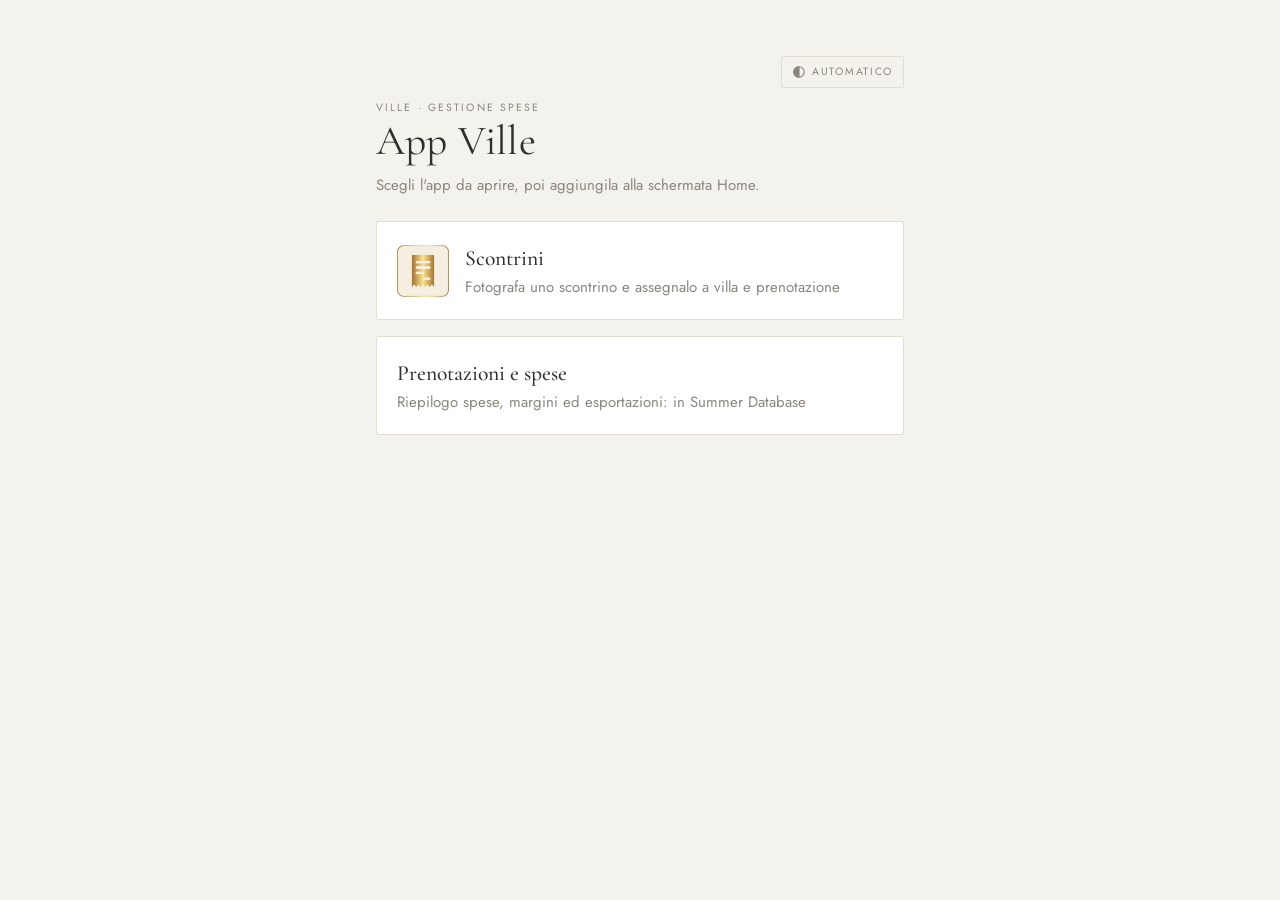
==== commit 4646e9e2: "Allineamento a Summer Database (16/11): Spese Ville dismessa, categoria Danni villa, restituzione de" ====
--- a/index.html
+++ b/index.html
@@ -17,7 +17,7 @@
   <h1 style="margin-bottom:8px">App Ville</h1>
   <p class="muted" style="margin:0 0 24px">Scegli l'app da aprire, poi aggiungila alla schermata Home.</p>
   <a class="card" href="scontrini/"><img src="shared/icona-scontrini-192.png" alt=""><div><strong>Scontrini</strong><div class="muted">Fotografa uno scontrino e assegnalo a villa e prenotazione</div></div></a>
-  <a class="card" href="consulta/"><img src="shared/icona-consulta-192.png" alt=""><div><strong>Spese Ville</strong><div class="muted">Tutte le spese raggruppate per villa e prenotazione</div></div></a>
+  <a class="card" href="https://paolobellina-lab.github.io/summer-database/#prenotazioni"><div><strong>Prenotazioni e spese</strong><div class="muted">Riepilogo spese, margini ed esportazioni: in Summer Database</div></div></a>
 </div>
 </body>
 </html>
--- a/shared/style.css
+++ b/shared/style.css
@@ -237,3 +237,45 @@
 }
 /* Note sotto i campi: testo normale, non maiuscolo */
 label small { display: block; margin-top: 6px; text-transform: none; letter-spacing: normal; font-size: .8rem; }
+/* Schede prenotazioni */
+/* Sezioni in alto (Scontrini / Schede prenotazioni) */
+.sezioni { display: flex; align-items: baseline; gap: 20px; flex-wrap: wrap; }
+.sezioni button {
+  border: 0; background: none; padding: 0 0 2px; margin: 0; cursor: pointer; color: var(--muted);
+  font: 400 1.85rem/1.15 var(--serif); letter-spacing: .005em; border-bottom: 1px solid transparent;
+}
+.sezioni button.on { color: var(--ink); border-bottom-color: var(--accent); }
+.sezioni button:not(.on):hover { color: var(--ink); }
+.sezioni .corto { display: none; }
+@media (max-width: 480px) {
+  .sezioni { gap: 14px; }
+  .sezioni button { font-size: 1.4rem; }
+  .sezioni .lungo { display: none; } .sezioni .corto { display: inline; }
+  .topbar .theme-btn span { display: none; }
+}
+.scheda > * + * { margin-top: 16px; }
+.scheda-head { display: flex; justify-content: space-between; align-items: flex-start; gap: 12px; }
+.scheda-head h3 { font-size: 1.6rem; font-weight: 400; }
+.badge {
+  flex: none; font-size: .62rem; letter-spacing: .16em; text-transform: uppercase; color: var(--accent-ink);
+  background: var(--accent); padding: 5px 9px; border-radius: var(--radius);
+}
+.scheda-date { display: grid; grid-template-columns: 1fr 1fr auto; gap: 14px; padding: 14px 0; border-top: 1px solid var(--line); border-bottom: 1px solid var(--line); }
+.scheda-date strong { display: block; font-family: var(--serif); font-weight: 500; font-size: 1.15rem; }
+.scheda-date em { display: block; font-style: normal; font-size: .78rem; color: var(--accent-dark); margin-top: 2px; }
+.scheda-date > div:last-child { text-align: right; }
+.servizi { list-style: none; margin: 0; padding: 0; display: grid; gap: 6px; }
+.servizi li { padding: 8px 12px; background: var(--bg); border-left: 2px solid var(--accent); }
+.servizi li b { font-weight: 500; }
+.servizi li span { display: block; font-size: .85rem; color: var(--muted); margin-top: 2px; white-space: pre-line; }
+.scheda-blocco p { margin: 0; }
+.scheda-note { white-space: pre-line; }
+.scheda-piede { display: flex; justify-content: space-between; align-items: center; gap: 10px; flex-wrap: wrap; }
+.scheda-piede .btn { font-size: .85rem; padding: 10px 14px; }
+@media (max-width: 420px) {
+  .scheda-date { grid-template-columns: 1fr 1fr; }
+  .scheda-date > div:last-child { grid-column: 1 / -1; text-align: left; }
+}
+.campo { display: block; font-size: .64rem; letter-spacing: .16em; text-transform: uppercase; color: var(--muted); margin-bottom: 4px; }
+/* Restituzione del deposito di sicurezza: importo con il meno, non è una spesa */
+.amount.rest { color: var(--teal); }
